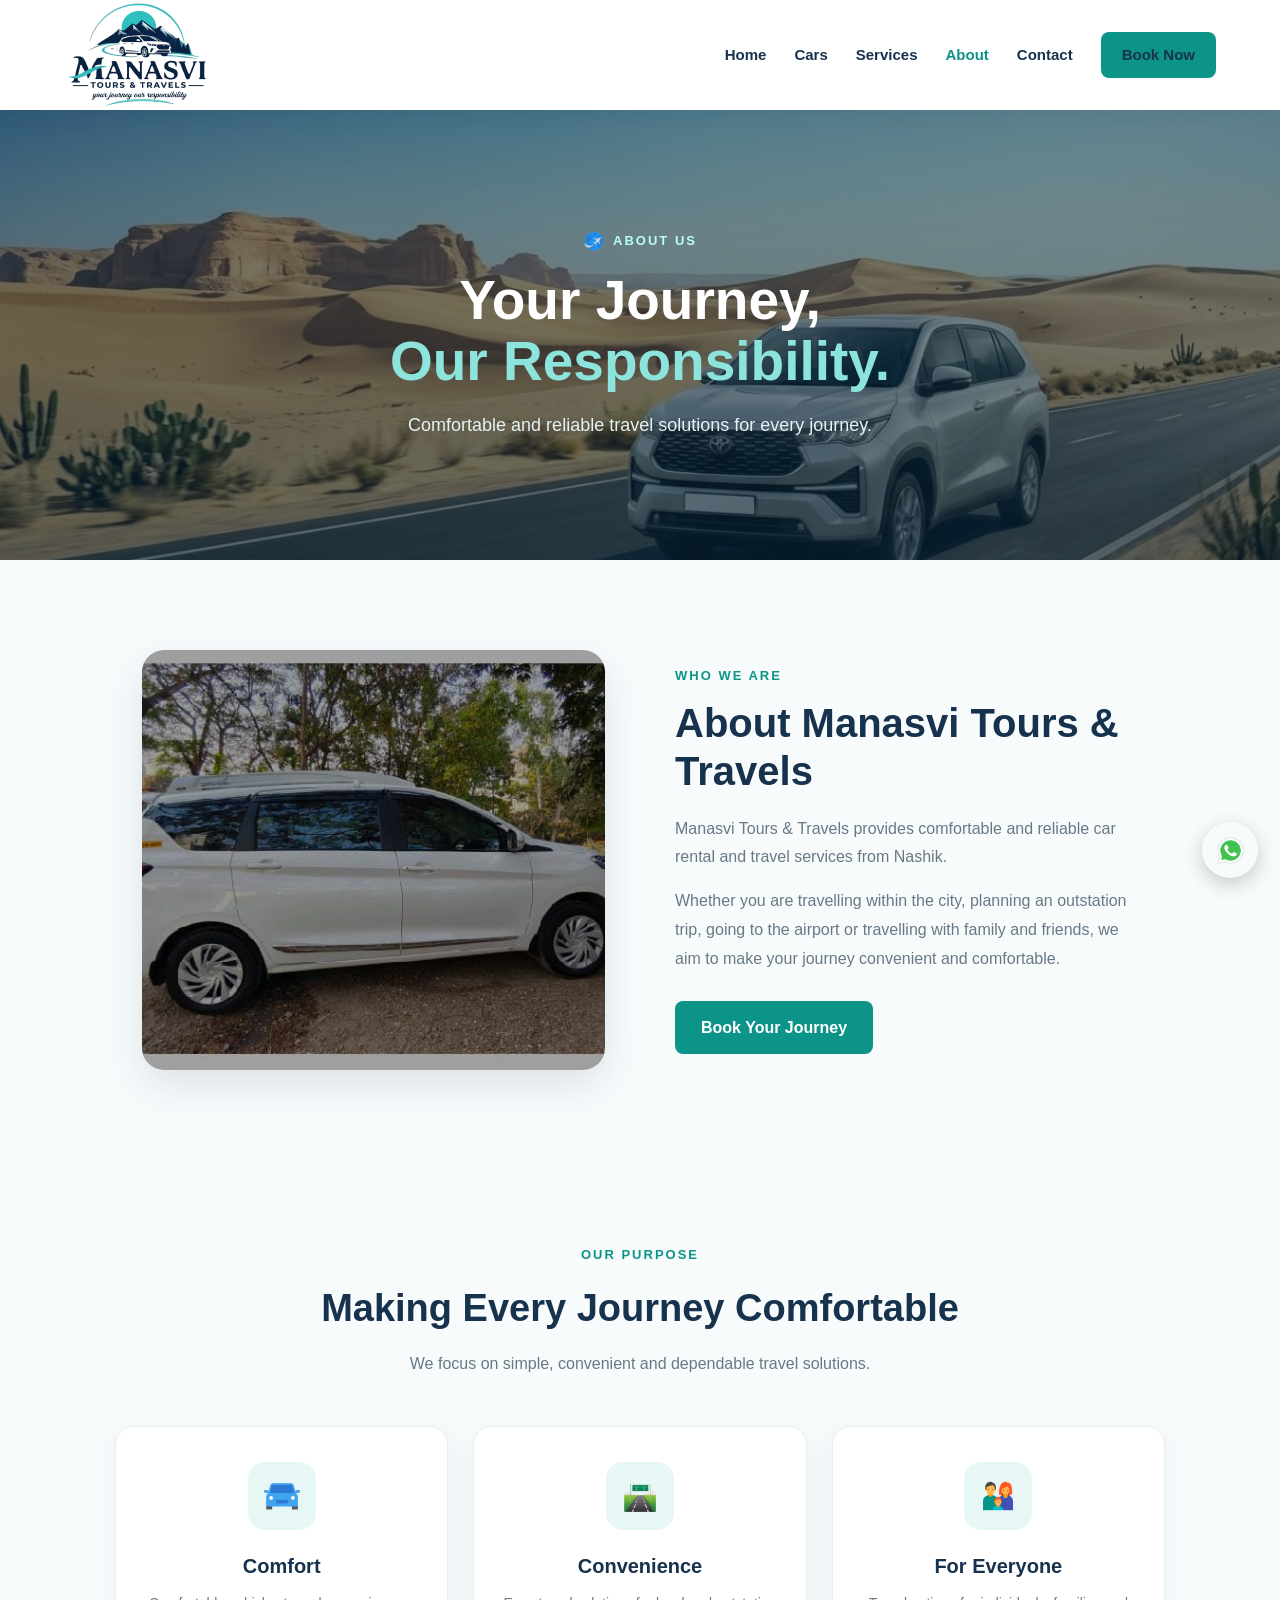
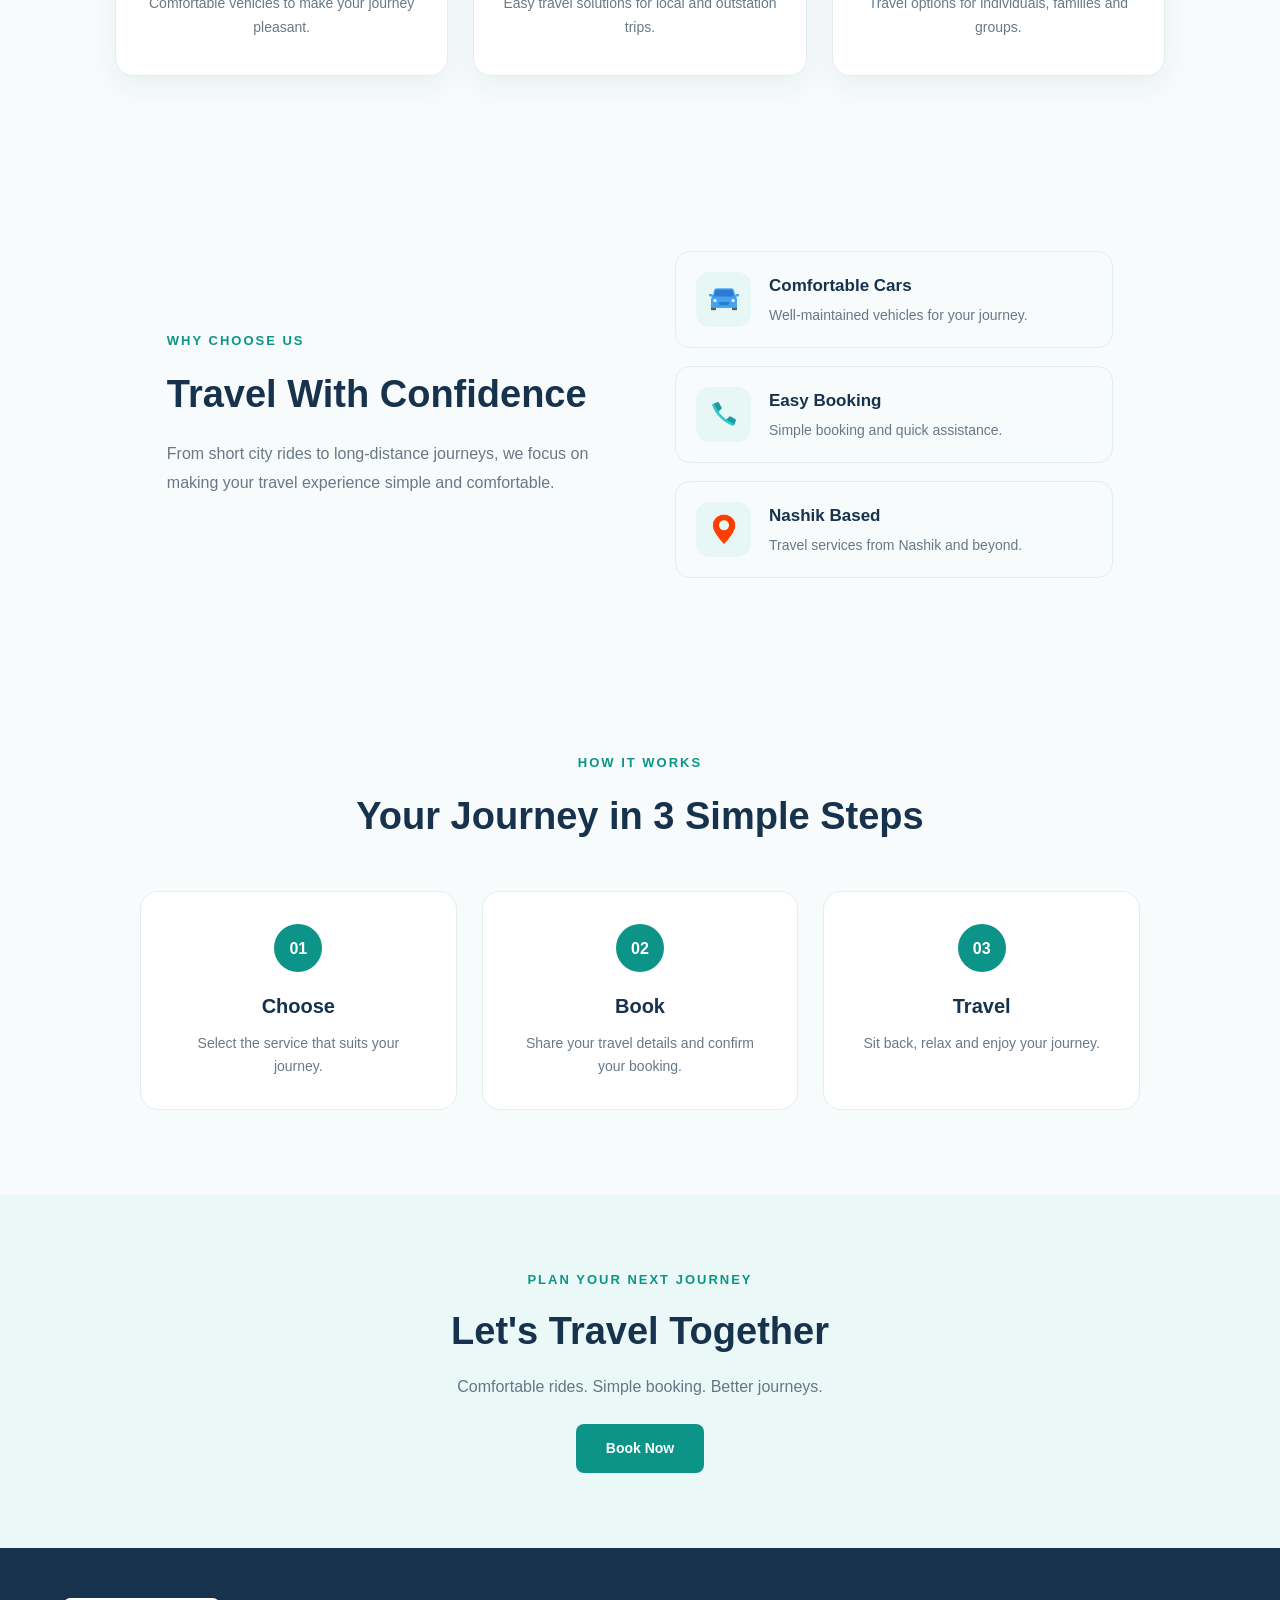
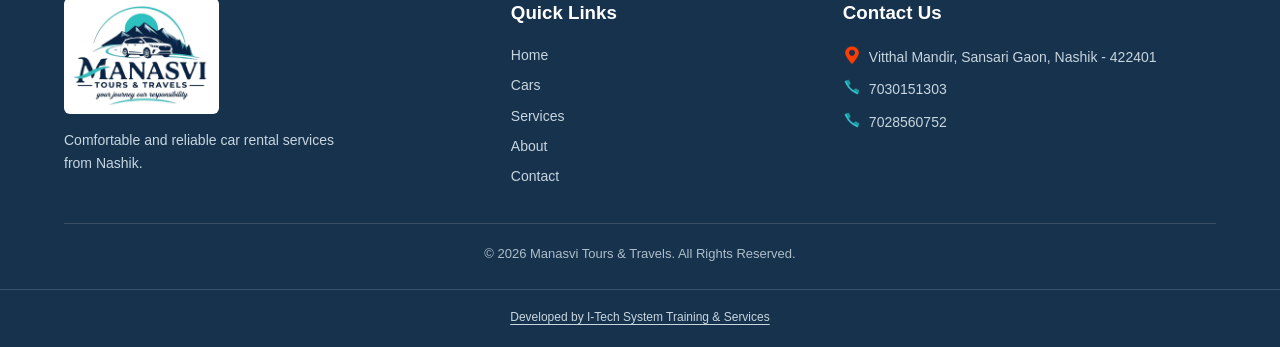
==== about.html @ ac0f72ca "Initial commit - Manasvi Tours and Travels" ====
<!DOCTYPE html>
<html lang="en">

<head>
    <meta charset="UTF-8">
    <meta name="viewport" content="width=device-width, initial-scale=1.0">

    <title>About Us | Manasvi Tours & Travels</title>

    <link rel="icon" type="image/png" href="/Images/fevicon.jpeg">
    <link rel="stylesheet" href="/Css/style.css">
    <link rel="stylesheet" href="/Css/about.css">
    <link rel="stylesheet" href="/Css/responsive.css">
</head>

<body>

<header class="navbar">

    <a href="/index.html" class="logo">
        <img src="/Images/NavBar logo.png" alt="Manasvi Tours & Travels">
    </a>

    <button class="menu-toggle" type="button" aria-label="Toggle navigation" aria-expanded="false">
        <span></span>
        <span></span>
        <span></span>
    </button>

    <nav>
        <a href="index.html">Home</a>
        <a href="cars.html">Cars</a>
        <a href="services.html">Services</a>
        <a href="about.html" class="active">About</a>
        <a href="contact.html">Contact</a>
        <a href="booking.html" class="book-btn " data-booking-name="a Manasvi Tours & Travels booking">Book Now</a>
    </nav>

</header>



<section class="about-hero">

    <div class="about-hero-content">

        <p class="about-label">
            <img src="/Images/Icons8/Tour.png" alt="travel icon">
            ABOUT US
        </p>

        <h1>Your Journey,<br><span>Our Responsibility.</span></h1>

        <p>
            Comfortable and reliable travel solutions
            for every journey.
        </p>

    </div>

</section>




<section class="about-intro">

    <div class="about-image">

        <img src="/Images/car 1image.jpeg" alt="Manasvi Tours & Travels">

    </div>

    <div class="about-content">

        <p class="section-label">WHO WE ARE</p>

        <h2>About Manasvi Tours & Travels</h2>

        <p>
            Manasvi Tours & Travels provides comfortable and reliable
            car rental and travel services from Nashik.
        </p>

        <p>
            Whether you are travelling within the city, planning an
            outstation trip, going to the airport or travelling with
            family and friends, we aim to make your journey convenient
            and comfortable.
        </p>

        <a href="booking.html" class="about-btn " data-booking-name="a Manasvi Tours & Travels journey">
            Book Your Journey
        </a>

    </div>

</section>



<section class="mission-section">

    <div class="mission-heading">

        <p class="section-label">OUR PURPOSE</p>

        <h2>Making Every Journey Comfortable</h2>

        <span>
            We focus on simple, convenient and dependable travel solutions.
        </span>

    </div>


    <div class="mission-grid">

        <div class="mission-card">

            <div class="about-icon">
                <img src="/Images/Icons8/car.png" alt="">
            </div>

            <h3>Comfort</h3>

            <p>
                Comfortable vehicles to make your journey pleasant.
            </p>

        </div>


        <div class="mission-card">

            <div class="about-icon">
                <img src="/Images/Icons8/road.png" alt="">
            </div>

            <h3>Convenience</h3>

            <p>
                Easy travel solutions for local and outstation trips.
            </p>

        </div>


        <div class="mission-card">

            <div class="about-icon">
                <img src="/Images/Icons8/Family icon.png" alt="family icon">
            </div>

            <h3>For Everyone</h3>

            <p>
                Travel options for individuals, families and groups.
            </p>

        </div>

    </div>

</section>



<section class="about-why">

    <div class="why-content">

        <p class="section-label">WHY CHOOSE US</p>

        <h2>Travel With Confidence</h2>

        <p>
            From short city rides to long-distance journeys,
            we focus on making your travel experience simple
            and comfortable.
        </p>

    </div>


    <div class="why-list">

        <div class="why-item">

            <div class="about-small-icon">
                <img src="/Images/Icons8/car.png" alt="car icon">
            </div>

            <div>
                <h3>Comfortable Cars</h3>
                <p>Well-maintained vehicles for your journey.</p>
            </div>

        </div>


        <div class="why-item">

            <div class="about-small-icon">
                <img src="/Images/Icons8/phone icon.png" alt="phone icon">
            </div>

            <div>
                <h3>Easy Booking</h3>
                <p>Simple booking and quick assistance.</p>
            </div>

        </div>


        <div class="why-item">

            <div class="about-small-icon">
                <img src="/Images/Icons8/location icon.png" alt="location icon">
            </div>

            <div>
                <h3>Nashik Based</h3>
                <p>Travel services from Nashik and beyond.</p>
            </div>

        </div>

    </div>

</section>


<section class="about-steps">

    <div class="steps-heading">

        <p class="section-label">HOW IT WORKS</p>

        <h2>Your Journey in 3 Simple Steps</h2>

    </div>


    <div class="steps-grid">

        <div class="step-card">

            <span>01</span>

            <h3>Choose</h3>

            <p>
                Select the service that suits your journey.
            </p>

        </div>


        <div class="step-card">

            <span>02</span>

            <h3>Book</h3>

            <p>
                Share your travel details and confirm your booking.
            </p>

        </div>


        <div class="step-card">

            <span>03</span>

            <h3>Travel</h3>

            <p>
                Sit back, relax and enjoy your journey.
            </p>

        </div>

    </div>

</section>


<section class="about-cta">

    <p>PLAN YOUR NEXT JOURNEY</p>

    <h2>Let's Travel Together</h2>

    <span>
        Comfortable rides. Simple booking. Better journeys.
    </span>

    <br>

    <a href="booking.html" class="book-btn" data-booking-name="a Manasvi Tours & Travels booking">
        Book Now
    </a>

</section>


<a href="https://wa.me/917030151303"
   target="_blank"
   class="whatsapp-btn">

    <img src="/Images/Icons8/Whatsapp icon.png" alt="WhatsApp">

</a>




<footer>

    <div class="footer-content">

        <div class="footer-about">

            <img src="/Images/NavBar logo.png"
                 alt="Manasvi Tours & Travels">

            <p>
                Comfortable and reliable car rental services from Nashik.
            </p>

        </div>


        <div class="footer-links">

            <h3>Quick Links</h3>

            <a href="index.html">Home</a>
            <a href="cars.html">Cars</a>
            <a href="services.html">Services</a>
            <a href="about.html">About</a>
            <a href="contact.html">Contact</a>

        </div>


        <div class="footer-contact">

            <h3>Contact Us</h3>

            <p>
                <img src="/Images/Icons8/location icon.png" alt="Location icon">
                Vitthal Mandir, Sansari Gaon, Nashik - 422401
            </p>

            <p>
                <img src="/Images/Icons8/phone icon.png" alt="phone icon">
                7030151303
            </p>

            <p>
                <img src="/Images/Icons8/phone icon.png" alt="phone icon">
                7028560752
            </p>

        </div>

    </div>


    <div class="copyright">

        © 2026 Manasvi Tours & Travels. All Rights Reserved.

    </div>

    <div class="developer-credit">
        <a href="https://itechnasik.com/" target="_blank" rel="noopener noreferrer">Developed by I-Tech System Training &amp; Services</a>
    </div>

</footer>

<script src="/Js/script.js"></script>

</body>
</html>
---- Css/style.css ----
* {
    margin: 0;
    padding: 0;
    box-sizing: border-box;
}

html {
    scroll-behavior: smooth;
}

body {
    font-family: Arial, Helvetica, sans-serif;
    background: #f7fbfc;
    color: #243447;
    line-height: 1.6;
}

img {
    max-width: 100%;
    display: block;
}

a {
    text-decoration: none;
    color: inherit;
}

.navbar {
    width: 100%;
    min-height: 78px;
    padding: 0 5%;
    background: #ffffff;
    display: flex;
    align-items: center;
    justify-content: space-between;
    gap: 25px;
    position: sticky;
    top: 0;
    z-index: 1000;
    box-shadow: 0 3px 18px rgba(15, 50, 70, 0.08);
}

.logo img {
    width: 150px;
    height: auto;
}

.navbar nav {
    display: flex;
    align-items: center;
    gap: 28px;
}

.navbar nav a {
    color: #17324d;
    font-size: 15px;
    font-weight: 600;
    transition: 0.3s;
}

.navbar nav a:hover,
.navbar nav a.active {
    color: #0d9488;
}

.book-btn {
    background: #0d9488;
    color: #ffffff;
    padding: 11px 21px;
    border-radius: 8px;
    font-size: 14px;
    font-weight: 700;
    transition: 0.3s;
}

.book-btn:hover {
    background: #087f75;
    transform: translateY(-2px);
}

.hero {
    min-height: 610px;
    background:
        linear-gradient(
            rgba(8, 38, 58, 0.58),
            rgba(8, 38, 58, 0.65)
        ),
        url("/Images/bg\ image\ index.jpeg");
    background-size: cover;
    background-position: center;
    display: flex;
    align-items: center;
}

.hero-content {
    width: 90%;
    max-width: 1200px;
    margin: auto;
    padding: 80px 0;
    color: #ffffff;
}

.small-title {
    display: flex;
    align-items: center;
    gap: 9px;
    color: #b9fff6;
    font-size: 15px;
    font-weight: 700;
    margin-bottom: 18px;
}

.small-title img {
    width: 20px;
    height: 20px;
}

.hero h1 {
    max-width: 750px;
    font-size: clamp(42px, 6vw, 70px);
    line-height: 1.08;
    margin-bottom: 22px;
}

.hero h1 span {
    color: #8de4dc;
}

.hero-description {
    max-width: 650px;
    color: #e6f2f4;
    font-size: 18px;
    margin-bottom: 32px;
}

.hero-buttons {
    display: flex;
    gap: 15px;
    flex-wrap: wrap;
}

.primary-btn,
.secondary-btn {
    display: inline-block;
    padding: 14px 25px;
    border-radius: 9px;
    font-weight: 700;
    transition: 0.3s;
}

.primary-btn {
    background: #0d9488;
    color: #ffffff;
}

.primary-btn:hover {
    background: #087f75;
    transform: translateY(-2px);
}

.secondary-btn {
    background: #ffffff;
    color: #17324d;
}

.secondary-btn:hover {
    background: #e8f8f6;
}

.quick-features {
    width: 90%;
    max-width: 1100px;
    margin: -45px auto 0;
    position: relative;
    z-index: 5;
    background: #ffffff;
    padding: 25px;
    border-radius: 17px;
    display: grid;
    grid-template-columns: repeat(4, 1fr);
    gap: 20px;
    box-shadow: 0 12px 35px rgba(15, 50, 70, 0.12);
}

.quick-feature {
    display: flex;
    align-items: center;
    gap: 13px;
}

.quick-feature > span {
    width: 46px;
    height: 46px;
    flex-shrink: 0;
    display: flex;
    align-items: center;
    justify-content: center;
    background: #e5f7f5;
    border-radius: 10px;
}

.quick-feature > span img {
    width: 25px;
    height: 25px;
    object-fit: contain;
}

.quick-feature h3 {
    color: #17324d;
    font-size: 15px;
    margin-bottom: 2px;
}

.quick-feature p {
    color: #718096;
    font-size: 13px;
}

.booking-box-section {
    padding: 70px 0 30px;
}

.booking-box {
    width: 90%;
    max-width: 1100px;
    margin: auto;
    padding: 32px;
    background: #ffffff;
    border: 1px solid #e2edef;
    border-radius: 18px;
    box-shadow: 0 10px 35px rgba(15, 50, 70, 0.09);
}

.booking-heading {
    margin-bottom: 25px;
}

.booking-heading p,
.section-title > p {
    color: #0d9488;
    font-size: 13px;
    font-weight: 700;
    letter-spacing: 1px;
}

.booking-heading h2 {
    color: #17324d;
    font-size: 30px;
    margin-top: 5px;
}

.booking-fields {
    display: grid;
    grid-template-columns: repeat(3, 1fr) auto;
    gap: 15px;
    align-items: end;
}

.booking-field {
    min-height: 65px;
    display: flex;
    align-items: center;
    gap: 12px;
    padding: 10px 14px;
    background: #fbfefe;
    border: 1px solid #d9e7e9;
    border-radius: 10px;
}

.booking-field > span {
    width: 32px;
    height: 32px;
    flex-shrink: 0;
    display: flex;
    align-items: center;
    justify-content: center;
    background: #e5f7f5;
    border-radius: 7px;
}

.booking-field > span img {
    width: 18px;
    height: 18px;
    object-fit: contain;
}

.booking-field label {
    display: block;
    color: #506477;
    font-size: 12px;
    font-weight: 600;
}

.booking-field input {
    width: 100%;
    border: none;
    outline: none;
    background: transparent;
    color: #17324d;
    font-size: 14px;
    margin-top: 2px;
}

.search-btn {
    height: 65px;
    padding: 0 23px;
    background: #0d9488;
    color: #ffffff;
    border-radius: 10px;
    display: flex;
    align-items: center;
    justify-content: center;
    font-weight: 700;
    white-space: nowrap;
    transition: 0.3s;
}

.search-btn:hover {
    background: #087f75;
}

.services-home,
.cars-section,
.why-us,
.nashik-section {
    width: 90%;
    max-width: 1200px;
    margin: auto;
    padding: 80px 0;
}

.section-title {
    text-align: center;
    margin-bottom: 42px;
}

.section-title h2 {
    color: #17324d;
    font-size: 36px;
    margin: 6px 0 10px;
}

.section-title > span {
    color: #718096;
    font-size: 15px;
}

.service-home-container {
    display: grid;
    grid-template-columns: repeat(4, 1fr);
    gap: 22px;
}

.service-home-card {
    padding: 28px 22px;
    background: #ffffff;
    border: 1px solid #e2edef;
    border-radius: 16px;
    box-shadow: 0 7px 25px rgba(15, 50, 70, 0.06);
    transition: 0.3s;
}

.service-home-card:hover {
    transform: translateY(-6px);
    box-shadow: 0 15px 35px rgba(15, 50, 70, 0.12);
}

.service-home-icon {
    width: 56px;
    height: 56px;
    margin-bottom: 18px;
    background: #e5f7f5;
    border-radius: 12px;
    display: flex;
    align-items: center;
    justify-content: center;
}

.service-home-icon img {
    width: 30px;
    height: 30px;
    object-fit: contain;
}

.service-home-card h3 {
    color: #17324d;
    font-size: 19px;
    margin-bottom: 8px;
}

.service-home-card p {
    color: #718096;
    font-size: 14px;
    margin-bottom: 16px;
}

.service-home-card a,
.car-info a,
.destination-card a {
    color: #0d9488;
    font-size: 14px;
    font-weight: 700;
}

.service-home-card a:hover,
.car-info a:hover,
.destination-card a:hover {
    color: #087f75;
}

.car-container {
    display: grid;
    grid-template-columns: repeat(4, 1fr);
    gap: 20px;
}

.car-card {
    background: #ffffff;
    border: 1px solid #e2edef;
    border-radius: 18px;
    overflow: hidden;
    box-shadow: 0 8px 30px rgba(15, 50, 70, 0.08);
    transition: 0.3s;
}

.car-card:hover {
    transform: translateY(-6px);
    box-shadow: 0 15px 38px rgba(15, 50, 70, 0.13);
}

.car-image {
    position: relative;
    overflow: hidden;
}

.car-image img {
    width: 100%;
    height: 280px;
    object-fit: cover;
    transition: 0.4s;
}

.car-card:hover .car-image img {
    transform: scale(1.04);
}

.car-badge {
    position: absolute;
    top: 15px;
    left: 15px;
    background: #0d9488;
    color: #ffffff;
    padding: 7px 12px;
    border-radius: 6px;
    font-size: 12px;
    font-weight: 700;
}

.car-info {
    padding: 25px;
}

.car-info h3 {
    color: #17324d;
    font-size: 23px;
    margin-bottom: 8px;
}

.car-info p {
    color: #718096;
    font-size: 14px;
    margin-bottom: 18px;
}

.view-all-cars {
    text-align: center;
    margin-top: 32px;
}

.view-all-cars a {
    display: inline-block;
    padding: 12px 23px;
    border: 1px solid #0d9488;
    border-radius: 8px;
    color: #0d9488;
    font-weight: 700;
    transition: 0.3s;
}

.view-all-cars a:hover {
    background: #0d9488;
    color: #ffffff;
}

.features {
    display: grid;
    grid-template-columns: repeat(4, 1fr);
    gap: 22px;
}

.feature {
    text-align: center;
    background: #ffffff;
    border: 1px solid #e2edef;
    border-radius: 16px;
    padding: 28px 20px;
    transition: 0.3s;
}

.feature:hover {
    transform: translateY(-5px);
}

.feature-icon {
    width: 55px;
    height: 55px;
    margin: 0 auto 16px;
    background: #e5f7f5;
    border-radius: 12px;
    display: flex;
    align-items: center;
    justify-content: center;
}

.feature-icon img {
    width: 29px;
    height: 29px;
    object-fit: contain;
}

.feature h3 {
    color: #17324d;
    font-size: 18px;
    margin-bottom: 8px;
}

.feature p {
    color: #718096;
    font-size: 14px;
}

.nashik-section {
    padding-top: 50px;
}

.destination-container {
    display: grid;
    grid-template-columns: repeat(3, 1fr);
    gap: 25px;
}

.destination-card {
    background: #ffffff;
    border: 1px solid #e2edef;
    border-radius: 18px;
    overflow: hidden;
    box-shadow: 0 8px 28px rgba(15, 50, 70, 0.08);
    transition: 0.35s ease;
}

.destination-card:hover {
    transform: translateY(-7px);
    box-shadow: 0 16px 38px rgba(15, 50, 70, 0.14);
}

.destination-card img {
    width: 100%;
    height: 220px;
    object-fit: cover;
    transition: 0.4s ease;
}

.destination-card:hover img {
    transform: scale(1.05);
}

.destination-card h3 {
    color: #17324d;
    font-size: 20px;
    margin: 0;
    padding: 20px 20px 7px;
}

.destination-card p {
    color: #718096;
    font-size: 14px;
    line-height: 1.6;
    margin: 0;
    padding: 0 20px 15px;
    min-height: 62px;
}

.destination-card a {
    display: inline-block;
    margin: 0 20px 20px;
    color: #0d9488;
    font-size: 14px;
    font-weight: 700;
    transition: 0.3s ease;
}

.destination-card a:hover {
    color: #087f75;
    transform: translateX(4px);
}

.cta {
    width: 90%;
    max-width: 1100px;
    margin: 20px auto 80px;
    padding: 48px 30px;
    background: #e8f8f6;
    border: 1px solid #ccefeb;
    border-radius: 20px;
    text-align: center;
}

.cta p {
    color: #0d9488;
    font-size: 13px;
    font-weight: 700;
    letter-spacing: 1px;
}

.cta h2 {
    color: #17324d;
    font-size: 34px;
    margin: 7px 0 10px;
}

.cta span {
    display: block;
    color: #607587;
    margin-bottom: 23px;
}

.cta > a {
    display: inline-block;
    background: #0d9488;
    color: #ffffff;
    padding: 13px 25px;
    border-radius: 9px;
    font-weight: 700;
    transition: 0.3s;
}

.cta > a:hover {
    background: #087f75;
}

footer {
    background: #17324d;
    color: #ffffff;
    padding: 50px 0 20px;
}

.footer-content {
    width: 90%;
    max-width: 1200px;
    margin: auto;
    display: grid;
    grid-template-columns: 1.4fr 1fr 1.3fr;
    gap: 45px;
}

.footer-about img {
    width: 155px;
    margin-bottom: 15px;
    background: #ffffff;
    padding: 5px;
    border-radius: 6px;
}

.footer-about p {
    max-width: 300px;
    color: #c7d6df;
    font-size: 14px;
}

.footer-links {
    display: flex;
    flex-direction: column;
    gap: 8px;
}

.footer-links h3,
.footer-contact h3 {
    margin-bottom: 8px;
}

.footer-links a,
.footer-contact p {
    color: #c7d6df;
    font-size: 14px;
    transition: 0.3s;
}

.footer-links a:hover {
    color: #79ddd4;
}

.footer-contact {
    display: flex;
    flex-direction: column;
    gap: 10px;
}

.footer-contact p {
    display: flex;
    align-items: center;
    gap: 9px;
}

.footer-contact p img {
    width: 18px;
    height: 18px;
    object-fit: contain;
}

.copyright {
    width: 90%;
    max-width: 1200px;
    margin: 35px auto 0;
    padding-top: 20px;
    border-top: 1px solid rgba(255,255,255,0.15);
    text-align: center;
    color: #aebfc9;
    font-size: 13px;
}

.whatsapp-btn {
    position: fixed;
    right: 22px;
    bottom: 22px;
    width: 56px;
    height: 56px;
    
    border-radius: 50%;
    display: flex;
    align-items: center;
    justify-content: center;
    box-shadow: 0 6px 20px rgba(0,0,0,0.20);
    z-index: 999;
    transition: 0.3s;
}

.whatsapp-btn img {
    width: 31px;
    height: 31px;
}

.whatsapp-btn:hover {
    transform: scale(1.08);
}
---- Css/about.css ----
.about-hero {
    min-height: 450px;
    background-image:
        linear-gradient(
            rgba(8, 38, 58, 0.52),
            rgba(8, 38, 58, 0.62)
        ),
        url("/Images/hero\ img\ about.jpeg");
    background-size: cover;
    background-position: center;
    background-repeat: no-repeat;
    display: flex;
    align-items: center;
    justify-content: center;
    text-align: center;
    padding: 80px 20px;
}

.about-hero-content {
    width: 100%;
    max-width: 800px;
    margin: 0 auto;
    text-align: center;
}

.about-label {
    color: #b9fff6;
    font-size: 13px;
    font-weight: 700;
    letter-spacing: 2px;
    display: flex;
    justify-content: center;
    align-items: center;
    gap: 8px;
    margin-bottom: 18px;
}

.about-label img {
    width: 22px;
    height: 22px;
    object-fit: contain;
}

.about-hero h1 {
    color: #ffffff;
    font-size: 55px;
    line-height: 1.1;
    margin-bottom: 20px;
}

.about-hero h1 span {
    color: #8de4dc;
}

.about-hero-content > p:last-child {
    color: #e6f2f4;
    font-size: 18px;
    line-height: 1.6;
}

.about-intro {
    max-width: 1150px;
    margin: auto;
    padding: 90px 6%;
    display: grid;
    grid-template-columns: 1fr 1fr;
    gap: 70px;
    align-items: center;
}

.about-image img {
    width: 100%;
    height: 420px;
    object-fit: cover;
    border-radius: 22px;
    box-shadow: 0 15px 40px rgba(23, 50, 77, 0.12);
}

.section-label {
    color: #0d9488;
    font-size: 13px;
    font-weight: 700;
    letter-spacing: 2px;
    margin-bottom: 12px;
}

.about-content h2 {
    color: #17324d;
    font-size: 40px;
    line-height: 1.2;
    margin-bottom: 20px;
}

.about-content p:not(.section-label) {
    color: #687986;
    font-size: 16px;
    line-height: 1.8;
    margin-bottom: 15px;
}

.about-btn {
    display: inline-block;
    margin-top: 12px;
    background: #0d9488;
    color: white;
    text-decoration: none;
    padding: 14px 26px;
    border-radius: 8px;
    font-weight: 600;
    transition: 0.3s;
}

.about-btn:hover {
    background: #087f75;
    transform: translateY(-2px);
}

.mission-section {
    background: #f7fbfc;
    padding: 85px 6%;
}

.mission-heading {
    text-align: center;
    max-width: 700px;
    margin: 0 auto 50px;
}

.mission-heading h2,
.steps-heading h2 {
    color: #17324d;
    font-size: 38px;
    margin-bottom: 12px;
}

.mission-heading span {
    color: #687986;
    font-size: 16px;
}

.mission-grid {
    max-width: 1050px;
    margin: auto;
    display: grid;
    grid-template-columns: repeat(3, 1fr);
    gap: 25px;
}

.mission-card {
    background: white;
    text-align: center;
    padding: 35px 25px;
    border: 1px solid #e3eeee;
    border-radius: 18px;
    box-shadow: 0 10px 30px rgba(23, 50, 77, 0.06);
    transition: 0.3s;
}

.mission-card:hover {
    transform: translateY(-6px);
    box-shadow: 0 15px 35px rgba(23, 50, 77, 0.10);
}

.about-icon {
    width: 68px;
    height: 68px;
    margin: 0 auto 20px;
    background: #e7f7f5;
    border-radius: 17px;
    display: flex;
    align-items: center;
    justify-content: center;
}

.about-icon img {
    width: 36px;
    height: 36px;
    object-fit: contain;
}

.mission-card h3 {
    color: #17324d;
    font-size: 20px;
    margin-bottom: 10px;
}

.mission-card p {
    color: #687986;
    font-size: 14px;
    line-height: 1.7;
}

.about-why {
    max-width: 1100px;
    margin: auto;
    padding: 90px 6%;
    display: grid;
    grid-template-columns: 1fr 1fr;
    gap: 70px;
    align-items: center;
}

.why-content h2 {
    color: #17324d;
    font-size: 38px;
    margin-bottom: 15px;
}

.why-content > p:last-child {
    color: #687986;
    font-size: 16px;
    line-height: 1.8;
}

.why-list {
    display: flex;
    flex-direction: column;
    gap: 18px;
}

.why-item {
    display: flex;
    align-items: center;
    gap: 18px;
    padding: 20px;
    background: #f7fbfc;
    border-radius: 15px;
    border: 1px solid #e3eeee;
    transition: 0.3s;
}

.why-item:hover {
    transform: translateX(5px);
    border-color: #b9e3df;
}

.about-small-icon {
    width: 55px;
    height: 55px;
    flex-shrink: 0;
    background: #e7f7f5;
    border-radius: 14px;
    display: flex;
    align-items: center;
    justify-content: center;
}

.about-small-icon img {
    width: 30px;
    height: 30px;
    object-fit: contain;
}

.why-item h3 {
    color: #17324d;
    font-size: 17px;
    margin-bottom: 5px;
}

.why-item p {
    color: #687986;
    font-size: 14px;
}

.about-steps {
    background: #f7fbfc;
    padding: 85px 6%;
}

.steps-heading {
    text-align: center;
    margin-bottom: 45px;
}

.steps-grid {
    max-width: 1000px;
    margin: auto;
    display: grid;
    grid-template-columns: repeat(3, 1fr);
    gap: 25px;
}

.step-card {
    background: white;
    padding: 32px;
    border-radius: 18px;
    text-align: center;
    border: 1px solid #e3eeee;
    transition: 0.3s;
}

.step-card:hover {
    transform: translateY(-5px);
    box-shadow: 0 12px 30px rgba(23, 50, 77, 0.08);
}

.step-card span {
    display: inline-flex;
    width: 48px;
    height: 48px;
    align-items: center;
    justify-content: center;
    background: #0d9488;
    color: white;
    border-radius: 50%;
    font-weight: 700;
    margin-bottom: 18px;
}

.step-card h3 {
    color: #17324d;
    font-size: 20px;
    margin-bottom: 10px;
}

.step-card p {
    color: #687986;
    font-size: 14px;
    line-height: 1.6;
}

.about-cta {
    background: #eaf8f7;
    text-align: center;
    padding: 75px 20px;
}

.about-cta p {
    color: #0d9488;
    font-size: 13px;
    font-weight: 700;
    letter-spacing: 2px;
    margin-bottom: 10px;
}

.about-cta h2 {
    color: #17324d;
    font-size: 38px;
    margin-bottom: 12px;
}

.about-cta span {
    color: #647786;
    font-size: 16px;
}

.about-cta a {
    display: inline-block;
    margin-top: 25px;
    padding: 13px 30px;
    background: #0d9488;
    color: white;
    text-decoration: none;
    border-radius: 8px;
    font-weight: 600;
    transition: 0.3s;
}

.about-cta a:hover {
    background: #087f75;
    transform: translateY(-2px);
}

@media (max-width: 850px) {
    .about-hero {
        min-height: 400px;
    }

    .about-hero h1 {
        font-size: 45px;
    }

    .about-intro,
    .about-why {
        grid-template-columns: 1fr;
        gap: 40px;
    }

    .mission-grid,
    .steps-grid {
        grid-template-columns: repeat(2, 1fr);
    }
}

@media (max-width: 700px) {
    .about-hero {
        min-height: 350px;
        padding: 60px 20px;
        background-position: center;
    }

    .about-hero-content {
        width: 92%;
    }

    .about-hero h1 {
        font-size: 38px;
    }

    .about-hero-content > p:last-child {
        font-size: 15px;
    }

    .about-intro,
    .about-why {
        padding: 65px 5%;
    }

    .mission-section,
    .about-steps {
        padding: 65px 5%;
    }

    .mission-grid,
    .steps-grid {
        grid-template-columns: 1fr;
    }

    .about-content h2,
    .mission-heading h2,
    .steps-heading h2,
    .why-content h2 {
        font-size: 30px;
    }

    .about-image img {
        height: 330px;
    }
}

@media (max-width: 450px) {
    .about-hero {
        min-height: 320px;
        padding: 50px 15px;
    }

    .about-hero h1 {
        font-size: 32px;
    }

    .about-label {
        font-size: 12px;
    }

    .about-hero-content > p:last-child {
        font-size: 14px;
    }

    .about-image img {
        height: 280px;
    }

    .about-content h2,
    .mission-heading h2,
    .steps-heading h2,
    .why-content h2 {
        font-size: 27px;
    }

    .mission-card {
        padding: 28px 20px;
    }

    .why-item {
        padding: 16px;
        gap: 13px;
    }

    .about-small-icon {
        width: 48px;
        height: 48px;
    }

    .about-small-icon img {
        width: 25px;
        height: 25px;
    }

    .about-cta h2 {
        font-size: 29px;
    }
}
---- Css/responsive.css ----
.menu-toggle {
    display: none;
    width: 42px;
    height: 42px;
    padding: 9px;
    border: 1px solid #d9e7e9;
    border-radius: 8px;
    background: #ffffff;
    cursor: pointer;
}

.menu-toggle span {
    display: block;
    width: 22px;
    height: 2px;
    margin: 4px auto;
    background: #17324d;
    transition: transform 0.3s, opacity 0.3s;
}

.navbar.nav-open .menu-toggle span:nth-child(1) {
    transform: translateY(6px) rotate(45deg);
}

.navbar.nav-open .menu-toggle span:nth-child(2) {
    opacity: 0;
}

.navbar.nav-open .menu-toggle span:nth-child(3) {
    transform: translateY(-6px) rotate(-45deg);
}

.footer-contact p {
    display: flex;
    align-items: flex-start;
    gap: 8px;
}

.footer-contact p img {
    width: 18px;
    height: 18px;
    object-fit: contain;
    flex-shrink: 0;
}

.developer-credit {
    margin-top: 24px;
    padding-top: 18px;
    border-top: 1px solid rgba(199, 214, 223, 0.2);
    text-align: center;
    color: #c7d6df;
    font-size: 12px;
}

.developer-credit a {
    color: inherit;
    text-decoration: underline;
    text-underline-offset: 3px;
}

.service-home-card,
.car-card,
.feature,
.destination-card,
.mission-card,
.step-card,
.service-card,
.benefit-card,
.quick-card {
    min-width: 0;
}

@media (max-width: 1200px) {
    .navbar {
        padding-left: 4%;
        padding-right: 4%;
    }

    .navbar nav {
        gap: 18px;
    }

    .quick-features,
    .booking-box,
    .services-home,
    .cars-section,
    .why-us,
    .nashik-section,
    .footer-content {
        width: 92%;
    }

    .service-home-container,
    .car-container,
    .features {
        grid-template-columns: repeat(2, minmax(0, 1fr));
    }
}

@media (max-width: 992px) {
    .navbar nav {
        gap: 14px;
    }

    .navbar nav a {
        font-size: 14px;
    }

    .booking-fields {
        grid-template-columns: repeat(2, minmax(0, 1fr));
    }

    .footer-content {
        grid-template-columns: repeat(2, minmax(0, 1fr));
        gap: 30px;
    }

    .footer-about {
        grid-column: 1 / -1;
    }

    .mission-grid,
    .steps-grid,
    .service-grid,
    .benefit-grid,
    .quick-contact-grid {
        grid-template-columns: repeat(2, minmax(0, 1fr));
    }
}

@media (max-width: 768px) {
    .navbar {
        min-height: 70px;
        padding: 10px 4%;
        gap: 10px;
        flex-wrap: wrap;
    }

    .logo {
        margin-right: auto;
    }

    .logo img {
        width: 135px;
    }

    .menu-toggle {
        display: block;
        order: 2;
    }

    .navbar > .book-btn {
        display: none;
    }

    .navbar nav {
        display: flex;
        order: 4;
        flex-basis: 100%;
        width: 100%;
        max-height: 0;
        flex-direction: column;
        align-items: stretch;
        gap: 0;
        padding: 0;
        border-top: 1px solid transparent;
        opacity: 0;
        overflow: hidden;
        visibility: hidden;
        transform: translateY(-10px);
        transition: max-height 0.3s ease, opacity 0.3s ease, transform 0.3s ease, visibility 0.3s;
    }

    .navbar.nav-open nav {
        max-height: 420px;
        padding: 8px 0 4px;
        border-top-color: #e2edef;
        opacity: 1;
        visibility: visible;
        transform: translateY(0);
    }

    .navbar nav a {
        padding: 10px 4px;
        font-size: 15px;
    }

    .navbar nav .book-btn {
        display: block;
        margin: 6px 0 4px;
        text-align: center;
    }

    .hero {
        min-height: 520px;
    }

    .hero-content {
        width: 92%;
        padding: 65px 0;
    }

    .hero h1 {
        font-size: clamp(38px, 8vw, 56px);
    }

    .hero-description {
        font-size: 16px;
    }

    .quick-features {
        margin-top: -28px;
        padding: 20px;
        grid-template-columns: repeat(2, minmax(0, 1fr));
        gap: 18px 14px;
    }

    .booking-box-section {
        padding-top: 55px;
    }

    .booking-box {
        padding: 25px;
    }

    .services-home,
    .cars-section,
    .why-us,
    .nashik-section {
        padding-top: 60px;
        padding-bottom: 60px;
    }

    .about-intro,
    .about-why,
    .contact-container {
        grid-template-columns: 1fr;
        gap: 40px;
    }

    .about-intro,
    .about-why {
        padding-top: 65px;
        padding-bottom: 65px;
    }

    .about-image img {
        height: 360px;
    }

    .service-main,
    .service-benefits,
    .contact-section,
    .quick-contact,
    .mission-section,
    .about-steps {
        padding-top: 65px;
        padding-bottom: 65px;
    }
}

@media (max-width: 576px) {
    .hero {
        min-height: 480px;
    }

    .hero-content {
        padding: 55px 0;
    }

    .hero-buttons {
        flex-direction: column;
        align-items: stretch;
    }

    .primary-btn,
    .secondary-btn {
        width: 100%;
        text-align: center;
    }

    .quick-features,
    .service-home-container,
    .car-container,
    .features,
    .destination-container,
    .mission-grid,
    .steps-grid,
    .service-grid,
    .benefit-grid,
    .quick-contact-grid {
        grid-template-columns: repeat(2, minmax(0, 1fr));
        gap: 12px;
    }

    .quick-features {
        width: 92%;
        padding: 16px;
        gap: 16px 10px;
    }

    .quick-feature {
        gap: 8px;
        align-items: flex-start;
    }

    .quick-feature > span {
        width: 38px;
        height: 38px;
    }

    .quick-feature h3 {
        font-size: 13px;
        line-height: 1.3;
    }

    .quick-feature p {
        font-size: 11px;
        line-height: 1.35;
    }

    .booking-box {
        width: 92%;
        padding: 20px;
    }

    .booking-fields,
    .form-row {
        grid-template-columns: 1fr;
        gap: 12px;
    }

    .service-home-card,
    .feature,
    .mission-card,
    .step-card,
    .service-card,
    .benefit-card,
    .quick-card {
        padding: 16px 12px;
    }

    .service-home-card h3,
    .feature h3,
    .mission-card h3,
    .step-card h3,
    .service-card h3,
    .benefit-card h3,
    .quick-card h3 {
        font-size: 16px;
        overflow-wrap: anywhere;
    }

    .service-home-card p,
    .feature p,
    .mission-card p,
    .step-card p,
    .benefit-card p,
    .quick-card p {
        font-size: 13px;
    }

    .service-card p {
        min-height: 0;
        margin-bottom: 12px;
        font-size: 13px;
        line-height: 1.45;
        display: -webkit-box;
        -webkit-box-orient: vertical;
        -webkit-line-clamp: 3;
        overflow: hidden;
    }

    .car-image img,
    .car-card-image img {
        height: auto;
        aspect-ratio: 4 / 3;
        object-fit: cover;
    }

    .car-info,
    .car-card-content {
        padding: 14px;
    }

    .car-info h3,
    .car-card-content h3 {
        font-size: clamp(16px, 4vw, 19px);
        line-height: 1.25;
        overflow-wrap: anywhere;
    }

    .car-info p,
    .car-card-content p {
        display: -webkit-box;
        -webkit-box-orient: vertical;
        -webkit-line-clamp: 3;
        overflow: hidden;
        font-size: 13px;
        line-height: 1.45;
        margin-bottom: 12px;
    }

    .car-info a,
    .car-book-btn {
        display: block;
        font-size: 13px;
        line-height: 1.2;
        overflow-wrap: anywhere;
    }

    .destination-card img {
        height: auto;
        aspect-ratio: 4 / 3;
    }

    .destination-card h3 {
        font-size: 16px;
        padding: 14px 12px 5px;
        overflow-wrap: anywhere;
    }

    .destination-card p {
        min-height: 0;
        font-size: 13px;
        padding: 0 12px 10px;
    }

    .destination-card a {
        margin: 0 12px 14px;
        font-size: 13px;
    }

    .about-hero h1,
    .contact-hero h1,
    .service-hero h1,
    .page-hero h1 {
        font-size: clamp(31px, 9vw, 40px);
    }

    .about-content h2,
    .mission-heading h2,
    .steps-heading h2,
    .why-content h2,
    .service-heading h2,
    .benefit-heading h2,
    .contact-heading h2,
    .quick-heading h2,
    .contact-cta h2,
    .service-cta h2,
    .about-cta h2 {
        font-size: 28px;
    }

    .about-image img {
        height: 280px;
    }

    .contact-form-box {
        padding: 22px 18px;
    }

    .footer-content {
        width: 92%;
        grid-template-columns: 1fr;
        gap: 28px;
    }

    .footer-about {
        grid-column: auto;
    }

    .cta {
        width: 92%;
        margin-bottom: 55px;
        padding: 38px 18px;
    }
}

@media (max-width: 430px) {
    .menu-toggle {
        width: 40px;
        height: 40px;
    }

    .quick-feature > span {
        display: none;
    }

    .quick-feature h3 {
        font-size: 12px;
    }

    .quick-feature p {
        font-size: 10px;
    }

    .car-badge {
        top: 8px;
        left: 8px;
        padding: 5px 7px;
        font-size: 10px;
    }

    .whatsapp-btn {
        width: 50px;
        height: 50px;
        right: 16px;
        bottom: 16px;
    }

    .whatsapp-btn img {
        width: 25px;
        height: 25px;
    }
}

@media (max-width: 360px) {
    .logo img {
        width: 122px;
    }

    .quick-features,
    .booking-box,
    .services-home,
    .cars-section,
    .why-us,
    .nashik-section,
    .cta {
        width: 94%;
    }

    .quick-features,
    .service-home-container,
    .car-container,
    .features,
    .destination-container,
    .mission-grid,
    .steps-grid,
    .service-grid,
    .benefit-grid,
    .quick-contact-grid {
        gap: 10px;
    }

    .booking-box {
        padding: 16px;
    }
}

@media (max-width: 320px) {
    .logo img {
        width: 112px;
    }

    .menu-toggle {
        width: 38px;
        height: 38px;
        padding: 7px;
    }

    .hero h1 {
        font-size: 34px;
    }
}
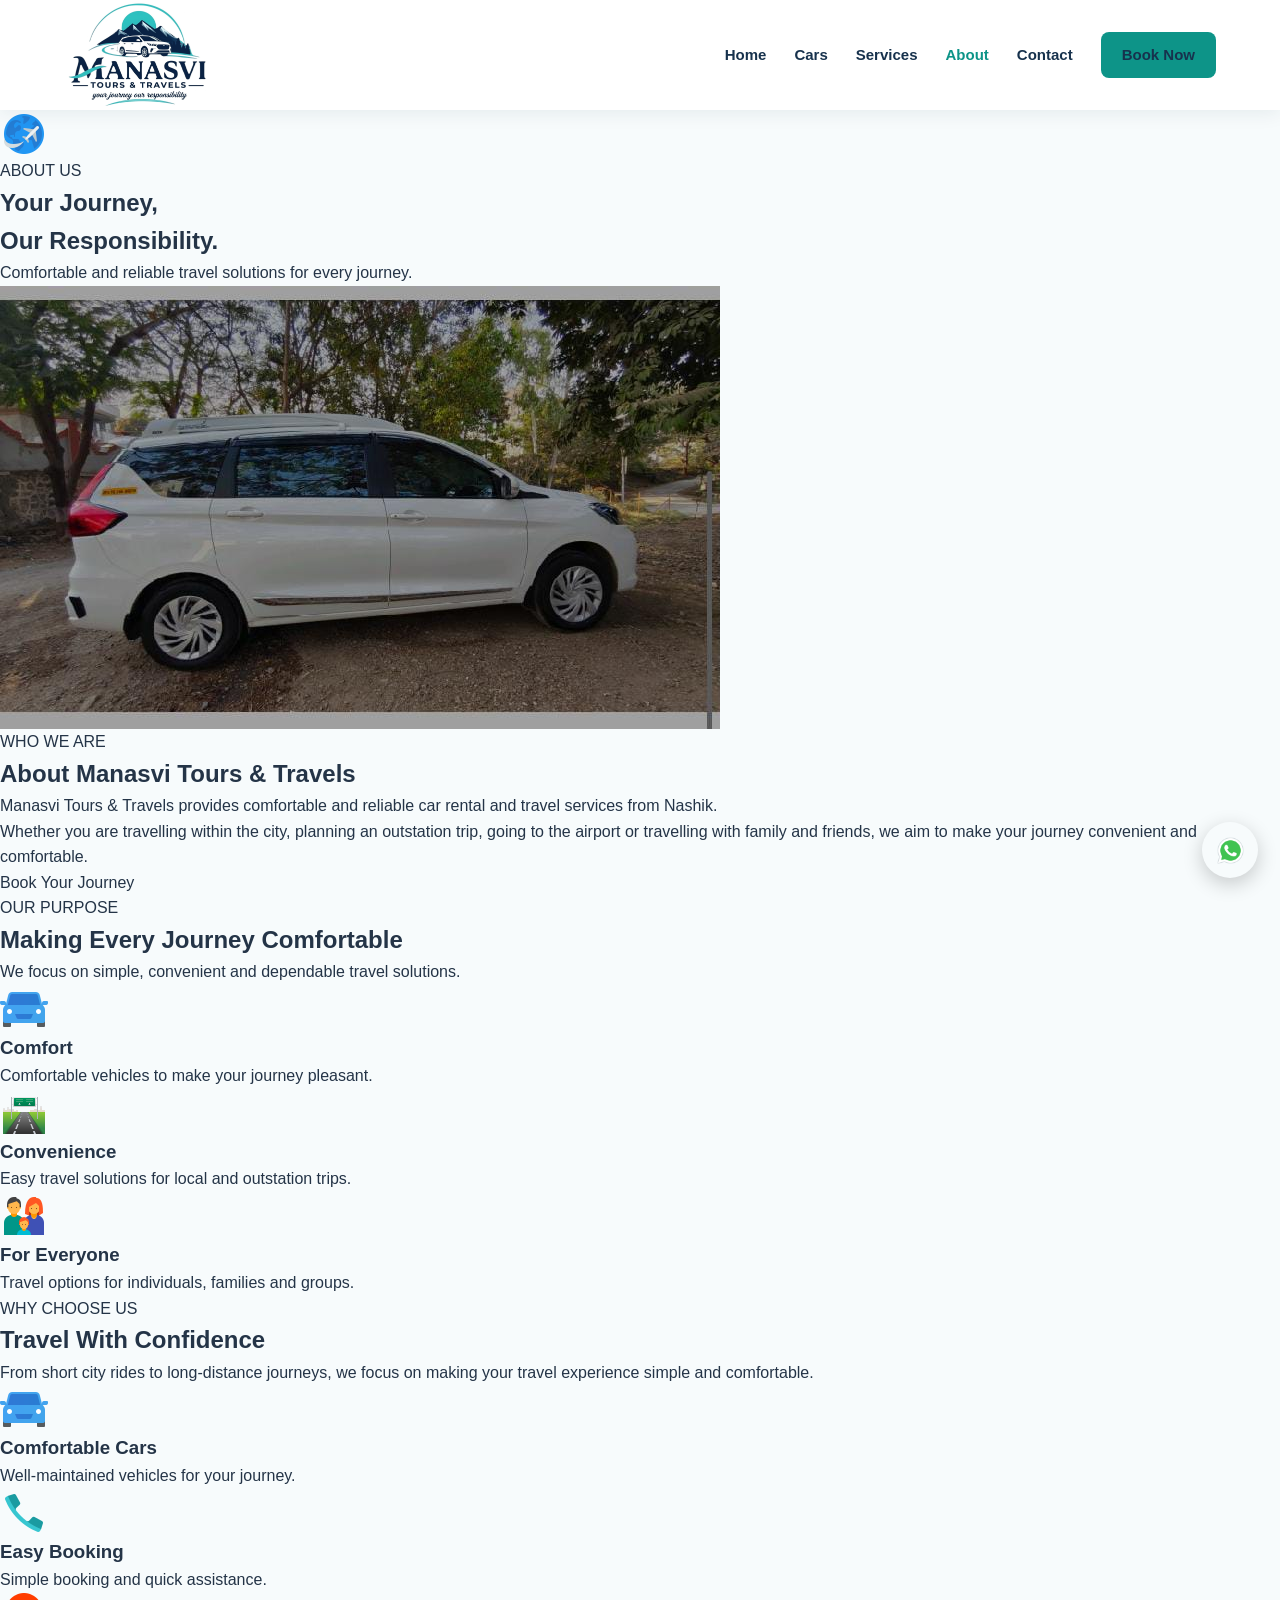
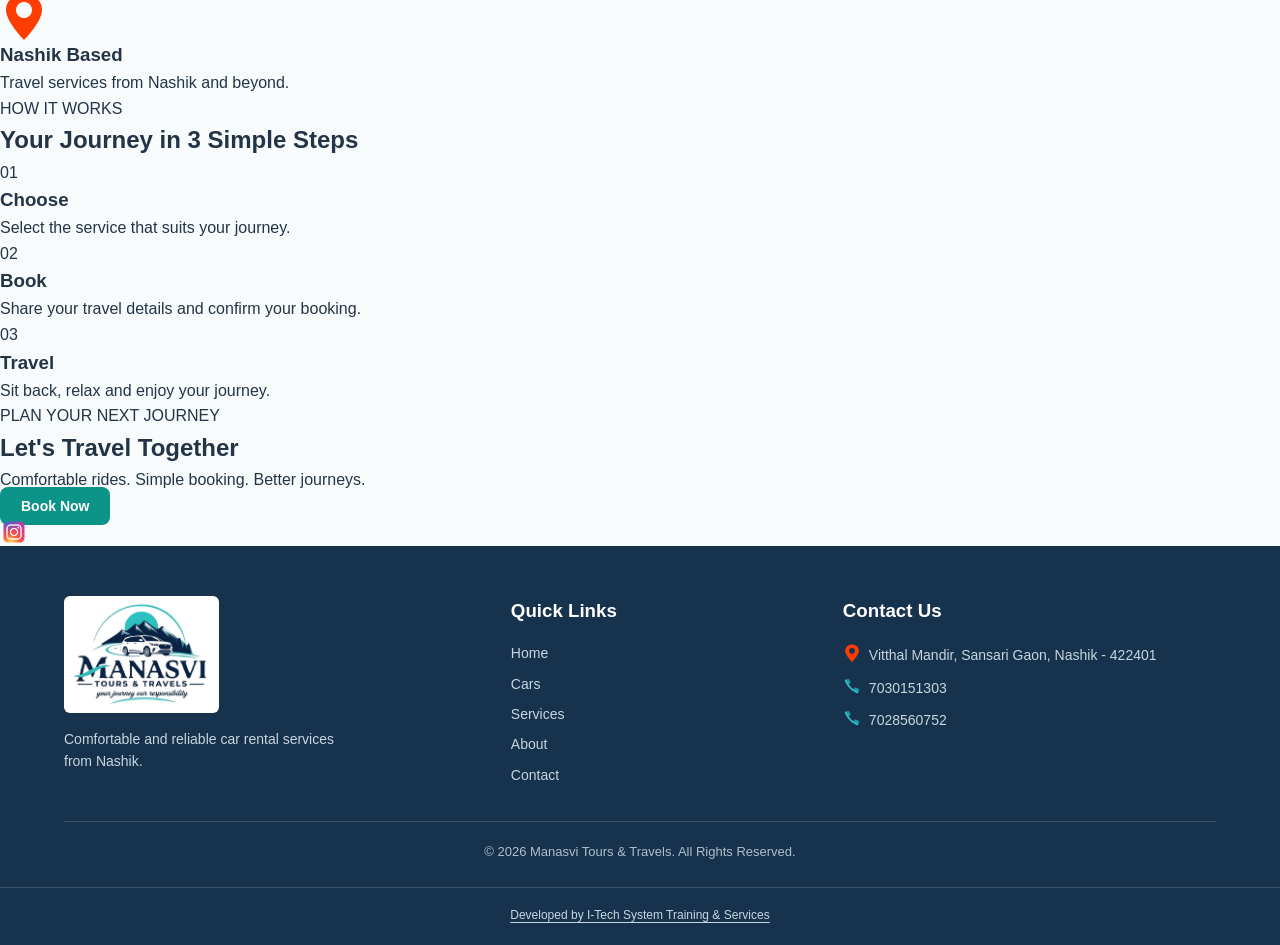
==== commit 9889204c: "Add SEO and Google verification files" ====
--- a/about.html
+++ b/about.html
@@ -1,388 +1,427 @@
 <!DOCTYPE html>
 <html lang="en">
 
-<head>
-    <meta charset="UTF-8">
-    <meta name="viewport" content="width=device-width, initial-scale=1.0">
-
-    <title>About Us | Manasvi Tours & Travels</title>
-
-    <link rel="icon" type="image/png" href="/Images/fevicon.jpeg">
-    <link rel="stylesheet" href="/Css/style.css">
-    <link rel="stylesheet" href="/Css/about.css">
-    <link rel="stylesheet" href="/Css/responsive.css">
-</head>
+
+<title>About Us | Manasvi Tours & Travels Nashik</title>
+
+<meta name="description"
+    content="Learn about Manasvi Tours & Travels, a car rental and travel service serving Nashik, Maharashtra, with options for local and outstation journeys.">
+
+<meta name="robots" content="index, follow">
+
+<link rel="canonical"
+    href="https://manasvitravels.in/about.html">
+
+
+<!-- Open Graph -->
+<meta property="og:type" content="website">
+<meta property="og:title"
+      content="Cars for Rent in Nashik | Manasvi Tours & Travels">
+<meta property="og:description"
+      content="Explore AC and Non-AC cars for local travel and outstation trips from Nashik.">
+<meta property="og:url"
+      content="https://manasvitravels.in/cars.html">
+<meta property="og:site_name"
+      content="Manasvi Tours & Travels">
+<meta property="og:image"
+      content="https://manasvitravels.in/Images/NavBar%20logo.png">
+
+<!-- Twitter / X -->
+<meta name="twitter:card" content="summary_large_image">
+<meta name="twitter:title"
+      content="Cars for Rent in Nashik | Manasvi Tours & Travels">
+<meta name="twitter:description"
+      content="Find cars for local and outstation travel from Nashik.">
+<meta name="twitter:image"
+      content="https://manasvitravels.in/Images/NavBar%20logo.png">
+
+<!-- Instagram -->
+<link rel="me"
+      href="https://www.instagram.com/manasvi_travels70/">
+
+<!-- Favicon -->
+<link rel="icon" type="image/png" href="/Images/favicon.png">
+
+<!-- CSS -->
+<link rel="stylesheet" href="/Css/style.css">
+<link rel="stylesheet" href="/Css/responsive.css">
+
+
 
 <body>
 
-<header class="navbar">
-
-    <a href="/index.html" class="logo">
-        <img src="/Images/NavBar logo.png" alt="Manasvi Tours & Travels">
-    </a>
-
-    <button class="menu-toggle" type="button" aria-label="Toggle navigation" aria-expanded="false">
-        <span></span>
-        <span></span>
-        <span></span>
-    </button>
-
-    <nav>
-        <a href="index.html">Home</a>
-        <a href="cars.html">Cars</a>
-        <a href="services.html">Services</a>
-        <a href="about.html" class="active">About</a>
-        <a href="contact.html">Contact</a>
-        <a href="booking.html" class="book-btn " data-booking-name="a Manasvi Tours & Travels booking">Book Now</a>
-    </nav>
-
-</header>
-
-
-
-<section class="about-hero">
-
-    <div class="about-hero-content">
-
-        <p class="about-label">
-            <img src="/Images/Icons8/Tour.png" alt="travel icon">
-            ABOUT US
-        </p>
-
-        <h1>Your Journey,<br><span>Our Responsibility.</span></h1>
-
-        <p>
-            Comfortable and reliable travel solutions
-            for every journey.
-        </p>
-
-    </div>
-
-</section>
-
-
-
-
-<section class="about-intro">
-
-    <div class="about-image">
-
-        <img src="/Images/car 1image.jpeg" alt="Manasvi Tours & Travels">
-
-    </div>
-
-    <div class="about-content">
-
-        <p class="section-label">WHO WE ARE</p>
-
-        <h2>About Manasvi Tours & Travels</h2>
-
-        <p>
-            Manasvi Tours & Travels provides comfortable and reliable
-            car rental and travel services from Nashik.
-        </p>
-
-        <p>
-            Whether you are travelling within the city, planning an
-            outstation trip, going to the airport or travelling with
-            family and friends, we aim to make your journey convenient
-            and comfortable.
-        </p>
-
-        <a href="booking.html" class="about-btn " data-booking-name="a Manasvi Tours & Travels journey">
-            Book Your Journey
+    <header class="navbar">
+
+        <a href="/index.html" class="logo">
+            <img src="/Images/NavBar logo.png" alt="Manasvi Tours & Travels">
         </a>
 
-    </div>
-
-</section>
-
-
-
-<section class="mission-section">
-
-    <div class="mission-heading">
-
-        <p class="section-label">OUR PURPOSE</p>
-
-        <h2>Making Every Journey Comfortable</h2>
-
-        <span>
-            We focus on simple, convenient and dependable travel solutions.
-        </span>
-
-    </div>
-
-
-    <div class="mission-grid">
-
-        <div class="mission-card">
-
-            <div class="about-icon">
-                <img src="/Images/Icons8/car.png" alt="">
-            </div>
-
-            <h3>Comfort</h3>
-
-            <p>
-                Comfortable vehicles to make your journey pleasant.
-            </p>
-
-        </div>
-
-
-        <div class="mission-card">
-
-            <div class="about-icon">
-                <img src="/Images/Icons8/road.png" alt="">
-            </div>
-
-            <h3>Convenience</h3>
-
-            <p>
-                Easy travel solutions for local and outstation trips.
-            </p>
-
-        </div>
-
-
-        <div class="mission-card">
-
-            <div class="about-icon">
-                <img src="/Images/Icons8/Family icon.png" alt="family icon">
-            </div>
-
-            <h3>For Everyone</h3>
-
-            <p>
-                Travel options for individuals, families and groups.
-            </p>
-
-        </div>
-
-    </div>
-
-</section>
-
-
-
-<section class="about-why">
-
-    <div class="why-content">
-
-        <p class="section-label">WHY CHOOSE US</p>
-
-        <h2>Travel With Confidence</h2>
-
-        <p>
-            From short city rides to long-distance journeys,
-            we focus on making your travel experience simple
-            and comfortable.
-        </p>
-
-    </div>
-
-
-    <div class="why-list">
-
-        <div class="why-item">
-
-            <div class="about-small-icon">
-                <img src="/Images/Icons8/car.png" alt="car icon">
-            </div>
-
-            <div>
-                <h3>Comfortable Cars</h3>
-                <p>Well-maintained vehicles for your journey.</p>
-            </div>
-
-        </div>
-
-
-        <div class="why-item">
-
-            <div class="about-small-icon">
-                <img src="/Images/Icons8/phone icon.png" alt="phone icon">
-            </div>
-
-            <div>
-                <h3>Easy Booking</h3>
-                <p>Simple booking and quick assistance.</p>
-            </div>
-
-        </div>
-
-
-        <div class="why-item">
-
-            <div class="about-small-icon">
-                <img src="/Images/Icons8/location icon.png" alt="location icon">
-            </div>
-
-            <div>
-                <h3>Nashik Based</h3>
-                <p>Travel services from Nashik and beyond.</p>
-            </div>
-
-        </div>
-
-    </div>
-
-</section>
-
-
-<section class="about-steps">
-
-    <div class="steps-heading">
-
-        <p class="section-label">HOW IT WORKS</p>
-
-        <h2>Your Journey in 3 Simple Steps</h2>
-
-    </div>
-
-
-    <div class="steps-grid">
-
-        <div class="step-card">
-
-            <span>01</span>
-
-            <h3>Choose</h3>
-
-            <p>
-                Select the service that suits your journey.
-            </p>
-
-        </div>
-
-
-        <div class="step-card">
-
-            <span>02</span>
-
-            <h3>Book</h3>
-
-            <p>
-                Share your travel details and confirm your booking.
-            </p>
-
-        </div>
-
-
-        <div class="step-card">
-
-            <span>03</span>
-
-            <h3>Travel</h3>
-
-            <p>
-                Sit back, relax and enjoy your journey.
-            </p>
-
-        </div>
-
-    </div>
-
-</section>
-
-
-<section class="about-cta">
-
-    <p>PLAN YOUR NEXT JOURNEY</p>
-
-    <h2>Let's Travel Together</h2>
-
-    <span>
-        Comfortable rides. Simple booking. Better journeys.
-    </span>
-
-    <br>
-
-    <a href="booking.html" class="book-btn" data-booking-name="a Manasvi Tours & Travels booking">
-        Book Now
-    </a>
-
-</section>
-
-
-<a href="https://wa.me/917030151303"
-   target="_blank"
-   class="whatsapp-btn">
-
-    <img src="/Images/Icons8/Whatsapp icon.png" alt="WhatsApp">
-
-</a>
-
-
-
-
-<footer>
-
-    <div class="footer-content">
-
-        <div class="footer-about">
-
-            <img src="/Images/NavBar logo.png"
-                 alt="Manasvi Tours & Travels">
-
-            <p>
-                Comfortable and reliable car rental services from Nashik.
-            </p>
-
-        </div>
-
-
-        <div class="footer-links">
-
-            <h3>Quick Links</h3>
-
+        <button class="menu-toggle" type="button" aria-label="Toggle navigation" aria-expanded="false">
+            <span></span>
+            <span></span>
+            <span></span>
+        </button>
+
+        <nav>
             <a href="index.html">Home</a>
             <a href="cars.html">Cars</a>
             <a href="services.html">Services</a>
-            <a href="about.html">About</a>
+            <a href="about.html" class="active">About</a>
             <a href="contact.html">Contact</a>
-
-        </div>
-
-
-        <div class="footer-contact">
-
-            <h3>Contact Us</h3>
+            <a href="booking.html" class="book-btn " data-booking-name="a Manasvi Tours & Travels booking">Book Now</a>
+        </nav>
+
+    </header>
+
+
+
+    <section class="about-hero">
+
+        <div class="about-hero-content">
+
+            <p class="about-label">
+                <img src="/Images/Icons8/Tour.png" alt="travel icon">
+                ABOUT US
+            </p>
+
+            <h1>Your Journey,<br><span>Our Responsibility.</span></h1>
 
             <p>
-                <img src="/Images/Icons8/location icon.png" alt="Location icon">
-                Vitthal Mandir, Sansari Gaon, Nashik - 422401
+                Comfortable and reliable travel solutions
+                for every journey.
             </p>
 
+        </div>
+
+    </section>
+
+
+
+
+    <section class="about-intro">
+
+        <div class="about-image">
+
+            <img src="/Images/car 1image.jpeg" alt="Manasvi Tours & Travels">
+
+        </div>
+
+        <div class="about-content">
+
+            <p class="section-label">WHO WE ARE</p>
+
+            <h2>About Manasvi Tours & Travels</h2>
+
             <p>
-                <img src="/Images/Icons8/phone icon.png" alt="phone icon">
-                7030151303
+                Manasvi Tours & Travels provides comfortable and reliable
+                car rental and travel services from Nashik.
             </p>
 
             <p>
-                <img src="/Images/Icons8/phone icon.png" alt="phone icon">
-                7028560752
+                Whether you are travelling within the city, planning an
+                outstation trip, going to the airport or travelling with
+                family and friends, we aim to make your journey convenient
+                and comfortable.
             </p>
 
-        </div>
-
-    </div>
-
-
-    <div class="copyright">
-
-        © 2026 Manasvi Tours & Travels. All Rights Reserved.
-
-    </div>
-
-    <div class="developer-credit">
-        <a href="https://itechnasik.com/" target="_blank" rel="noopener noreferrer">Developed by I-Tech System Training &amp; Services</a>
-    </div>
-
-</footer>
-
-<script src="/Js/script.js"></script>
+            <a href="booking.html" class="about-btn " data-booking-name="a Manasvi Tours & Travels journey">
+                Book Your Journey
+            </a>
+
+        </div>
+
+    </section>
+
+
+
+    <section class="mission-section">
+
+        <div class="mission-heading">
+
+            <p class="section-label">OUR PURPOSE</p>
+
+            <h2>Making Every Journey Comfortable</h2>
+
+            <span>
+                We focus on simple, convenient and dependable travel solutions.
+            </span>
+
+        </div>
+
+
+        <div class="mission-grid">
+
+            <div class="mission-card">
+
+                <div class="about-icon">
+                    <img src="/Images/Icons8/car.png" alt="">
+                </div>
+
+                <h3>Comfort</h3>
+
+                <p>
+                    Comfortable vehicles to make your journey pleasant.
+                </p>
+
+            </div>
+
+
+            <div class="mission-card">
+
+                <div class="about-icon">
+                    <img src="/Images/Icons8/road.png" alt="">
+                </div>
+
+                <h3>Convenience</h3>
+
+                <p>
+                    Easy travel solutions for local and outstation trips.
+                </p>
+
+            </div>
+
+
+            <div class="mission-card">
+
+                <div class="about-icon">
+                    <img src="/Images/Icons8/Family icon.png" alt="family icon">
+                </div>
+
+                <h3>For Everyone</h3>
+
+                <p>
+                    Travel options for individuals, families and groups.
+                </p>
+
+            </div>
+
+        </div>
+
+    </section>
+
+
+
+    <section class="about-why">
+
+        <div class="why-content">
+
+            <p class="section-label">WHY CHOOSE US</p>
+
+            <h2>Travel With Confidence</h2>
+
+            <p>
+                From short city rides to long-distance journeys,
+                we focus on making your travel experience simple
+                and comfortable.
+            </p>
+
+        </div>
+
+
+        <div class="why-list">
+
+            <div class="why-item">
+
+                <div class="about-small-icon">
+                    <img src="/Images/Icons8/car.png" alt="car icon">
+                </div>
+
+                <div>
+                    <h3>Comfortable Cars</h3>
+                    <p>Well-maintained vehicles for your journey.</p>
+                </div>
+
+            </div>
+
+
+            <div class="why-item">
+
+                <div class="about-small-icon">
+                    <img src="/Images/Icons8/phone icon.png" alt="phone icon">
+                </div>
+
+                <div>
+                    <h3>Easy Booking</h3>
+                    <p>Simple booking and quick assistance.</p>
+                </div>
+
+            </div>
+
+
+            <div class="why-item">
+
+                <div class="about-small-icon">
+                    <img src="/Images/Icons8/location icon.png" alt="location icon">
+                </div>
+
+                <div>
+                    <h3>Nashik Based</h3>
+                    <p>Travel services from Nashik and beyond.</p>
+                </div>
+
+            </div>
+
+        </div>
+
+    </section>
+
+
+    <section class="about-steps">
+
+        <div class="steps-heading">
+
+            <p class="section-label">HOW IT WORKS</p>
+
+            <h2>Your Journey in 3 Simple Steps</h2>
+
+        </div>
+
+
+        <div class="steps-grid">
+
+            <div class="step-card">
+
+                <span>01</span>
+
+                <h3>Choose</h3>
+
+                <p>
+                    Select the service that suits your journey.
+                </p>
+
+            </div>
+
+
+            <div class="step-card">
+
+                <span>02</span>
+
+                <h3>Book</h3>
+
+                <p>
+                    Share your travel details and confirm your booking.
+                </p>
+
+            </div>
+
+
+            <div class="step-card">
+
+                <span>03</span>
+
+                <h3>Travel</h3>
+
+                <p>
+                    Sit back, relax and enjoy your journey.
+                </p>
+
+            </div>
+
+        </div>
+
+    </section>
+
+
+    <section class="about-cta">
+
+        <p>PLAN YOUR NEXT JOURNEY</p>
+
+        <h2>Let's Travel Together</h2>
+
+        <span>
+            Comfortable rides. Simple booking. Better journeys.
+        </span>
+
+        <br>
+
+        <a href="booking.html" class="book-btn" data-booking-name="a Manasvi Tours & Travels booking">
+            Book Now
+        </a>
+
+    </section>
+
+
+    <a href="https://wa.me/917030151303" target="_blank" class="whatsapp-btn">
+
+        <img src="/Images/Icons8/Whatsapp icon.png" alt="WhatsApp">
+
+    </a>
+
+    <a href="https://www.instagram.com/manasvi_travels70?vrfl=MWUwMTBsY2VxaXRjcA%3D%3D" target="_blank"
+        rel="noopener noreferrer" aria-label="Visit our Instagram page">
+        <img src="/Images/Icons8/instagram icon.png" alt="Instagram" width="28" height="28">
+    </a>
+
+
+
+
+    <footer>
+
+        <div class="footer-content">
+
+            <div class="footer-about">
+
+                <img src="/Images/NavBar logo.png" alt="Manasvi Tours & Travels">
+
+                <p>
+                    Comfortable and reliable car rental services from Nashik.
+                </p>
+
+            </div>
+
+
+            <div class="footer-links">
+
+                <h3>Quick Links</h3>
+
+                <a href="index.html">Home</a>
+                <a href="cars.html">Cars</a>
+                <a href="services.html">Services</a>
+                <a href="about.html">About</a>
+                <a href="contact.html">Contact</a>
+
+            </div>
+
+
+            <div class="footer-contact">
+
+                <h3>Contact Us</h3>
+
+                <p>
+                    <img src="/Images/Icons8/location icon.png" alt="Location icon">
+                    Vitthal Mandir, Sansari Gaon, Nashik - 422401
+                </p>
+
+                <p>
+                    <img src="/Images/Icons8/phone icon.png" alt="phone icon">
+                    7030151303
+                </p>
+
+                <p>
+                    <img src="/Images/Icons8/phone icon.png" alt="phone icon">
+                    7028560752
+                </p>
+
+            </div>
+
+        </div>
+
+
+        <div class="copyright">
+
+            © 2026 Manasvi Tours & Travels. All Rights Reserved.
+
+        </div>
+
+        <div class="developer-credit">
+            <a href="https://itechnasik.com/" target="_blank" rel="noopener noreferrer">Developed by I-Tech System
+                Training &amp; Services</a>
+        </div>
+
+    </footer>
+
+    <script src="/Js/script.js"></script>
 
 </body>
+
 </html>
--- a/Css/style.css
+++ b/Css/style.css
@@ -753,3 +753,29 @@
     transform: scale(1.08);
 }
 
+
+.instagram-float {
+    position: fixed;
+    bottom: 100px;
+    right: 20px;
+    width: 60px;
+    height: 50px;
+    background: none;
+    border-radius: 50%;
+    display: flex;
+    align-items: center;
+    justify-content: center;
+    box-shadow: 0 4px 12px rgba(0, 0, 0, 0.2);
+    z-index: 9999;
+    transition: transform 0.3s ease;
+}
+
+.instagram-float img {
+    width: 30px;
+    height: 30px;
+    object-fit: contain;
+}
+
+.instagram-float:hover {
+    transform: scale(1.1);
+}
